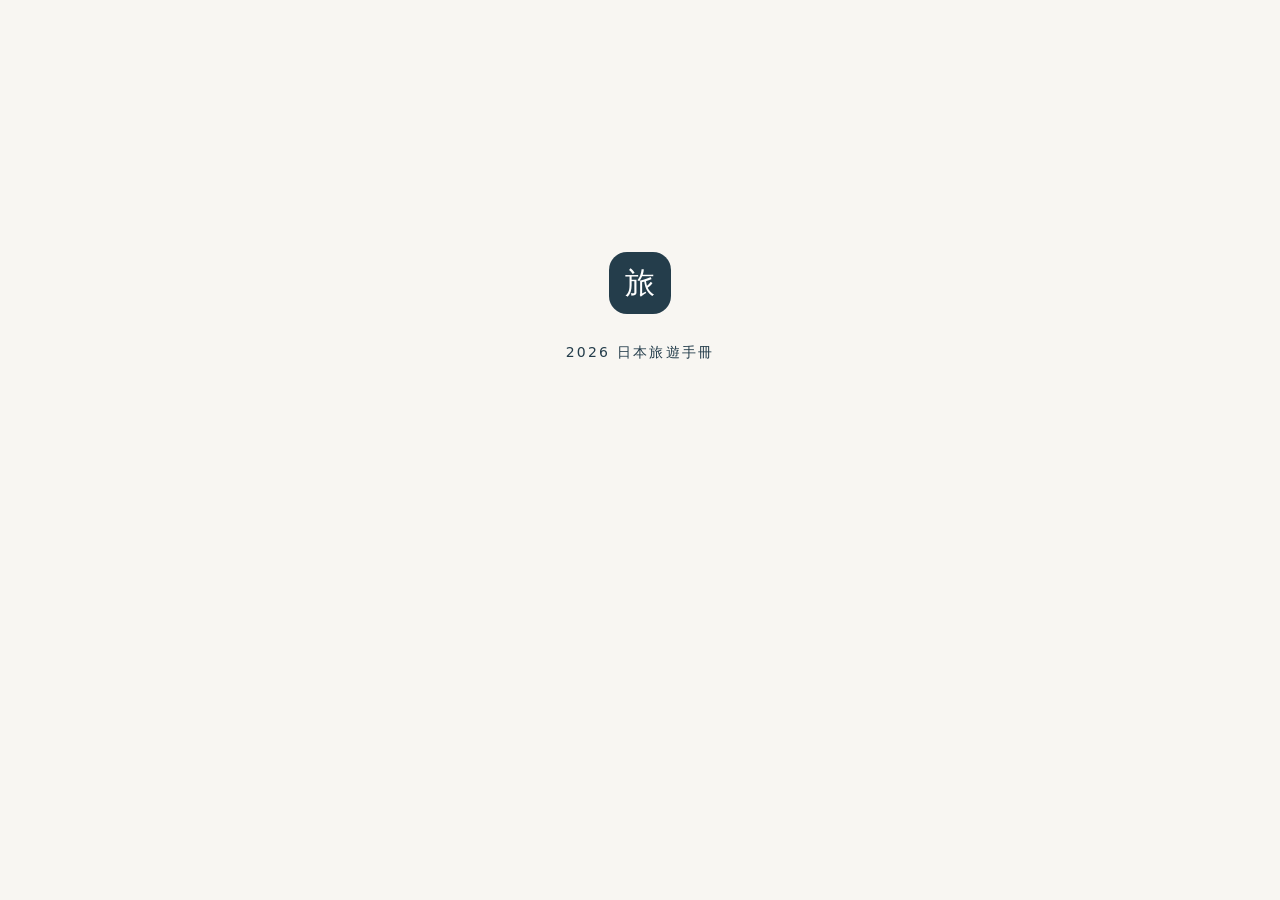
==== refresh.html @ cb011ed5 "Simplify one-tap navigation on itinerary vs full transport toolbox: refresh.html" ====
<!doctype html>
<html lang="zh-Hant">
<head>
<meta charset="utf-8"/>
<meta name="viewport" content="width=device-width, initial-scale=1, viewport-fit=cover"/>
<meta name="theme-color" content="#243d4b"/>
<title>更新日本旅遊手冊</title>
<style>
  :root{font-family:system-ui,-apple-system,"Noto Sans TC","PingFang TC","Microsoft JhengHei",sans-serif;color:#253f46;background:#f9f5ef}
  *{box-sizing:border-box}
  body{margin:0;min-height:100vh;display:flex;align-items:center;justify-content:center;padding:22px}
  main{width:min(440px,100%);padding:30px 24px;background:white;border:1px solid #e8e3d9;border-radius:22px;box-shadow:0 15px 45px #23363d12;text-align:center}
  .mark{display:grid;place-items:center;width:62px;height:62px;margin:auto auto 14px;border-radius:19px;background:#153c47;color:white;font-size:27px}
  h1{font-size:24px;line-height:1.4;margin:0 0 12px}
  p{font-size:16px;line-height:1.8;color:#546b6d;margin:0 0 22px}
  .btn{border:0;background:#bd5f4e;color:#fff;border-radius:12px;display:block;width:100%;padding:15px 16px;font-size:17px;font-weight:750;text-decoration:none}
  .info{margin:15px 0 0;color:#75847f;font-size:13px;line-height:1.65}
</style>
</head>
<body>
<main>
  <div class="mark" aria-hidden="true">旅</div>
  <h1>更新日本旅遊手冊</h1>
  <p id="status" role="status" aria-live="polite">正在檢查舊版快取，準備打開最新行程……</p>
  <a class="btn" id="open-new" href="./?fresh=20261024-16">開啟最新版旅遊手冊</a>
  <div class="info">僅整理這個旅遊專案的離線快取；不清除其他 GitHub 網站資料，也不刪除你的方案選擇。</div>
</main>
<script>
(async function(){
  var status=document.getElementById('status');
  var open=document.getElementById('open-new');
  var target=new URL('./',location.href);
  var qs=new URLSearchParams(location.search);
  target.searchParams.set('fresh','20261024-16');
  ['day','view','plan1','plan2'].forEach(function(key){
    var v=qs.get(key); if(v)target.searchParams.set(key,v);
  });
  open.href=target.href;
  var errors=0;
  try {
    if('serviceWorker' in navigator) {
      var regs=await navigator.serviceWorker.getRegistrations();
      var expected=new URL('./',location.href).href;
      var ours=regs.filter(function(r){return r.scope===expected;});
      var removed=await Promise.allSettled(ours.map(function(r){return r.unregister();}));
      errors+=removed.filter(function(x){return x.status==='rejected';}).length;
    }
  } catch(e){errors++;}
  try {
    if('caches' in window) {
      var keys=await caches.keys();
      var ours=keys.filter(function(k){return k.indexOf('japan-trip-2026-')===0;});
      var removed=await Promise.allSettled(ours.map(function(k){return caches.delete(k);}));
      errors+=removed.filter(function(x){return x.status==='rejected';}).length;
    }
  } catch(e){errors++;}
  status.textContent=errors
    ? '已嘗試更新。若 LINE 的瀏覽器有限制，請按下方按鈕開啟新版。'
    : '舊版旅遊快取已整理，現在為你開啟最新版。';
  setTimeout(function(){location.replace(target.href);},650);
})();
</script>
</body>
</html>
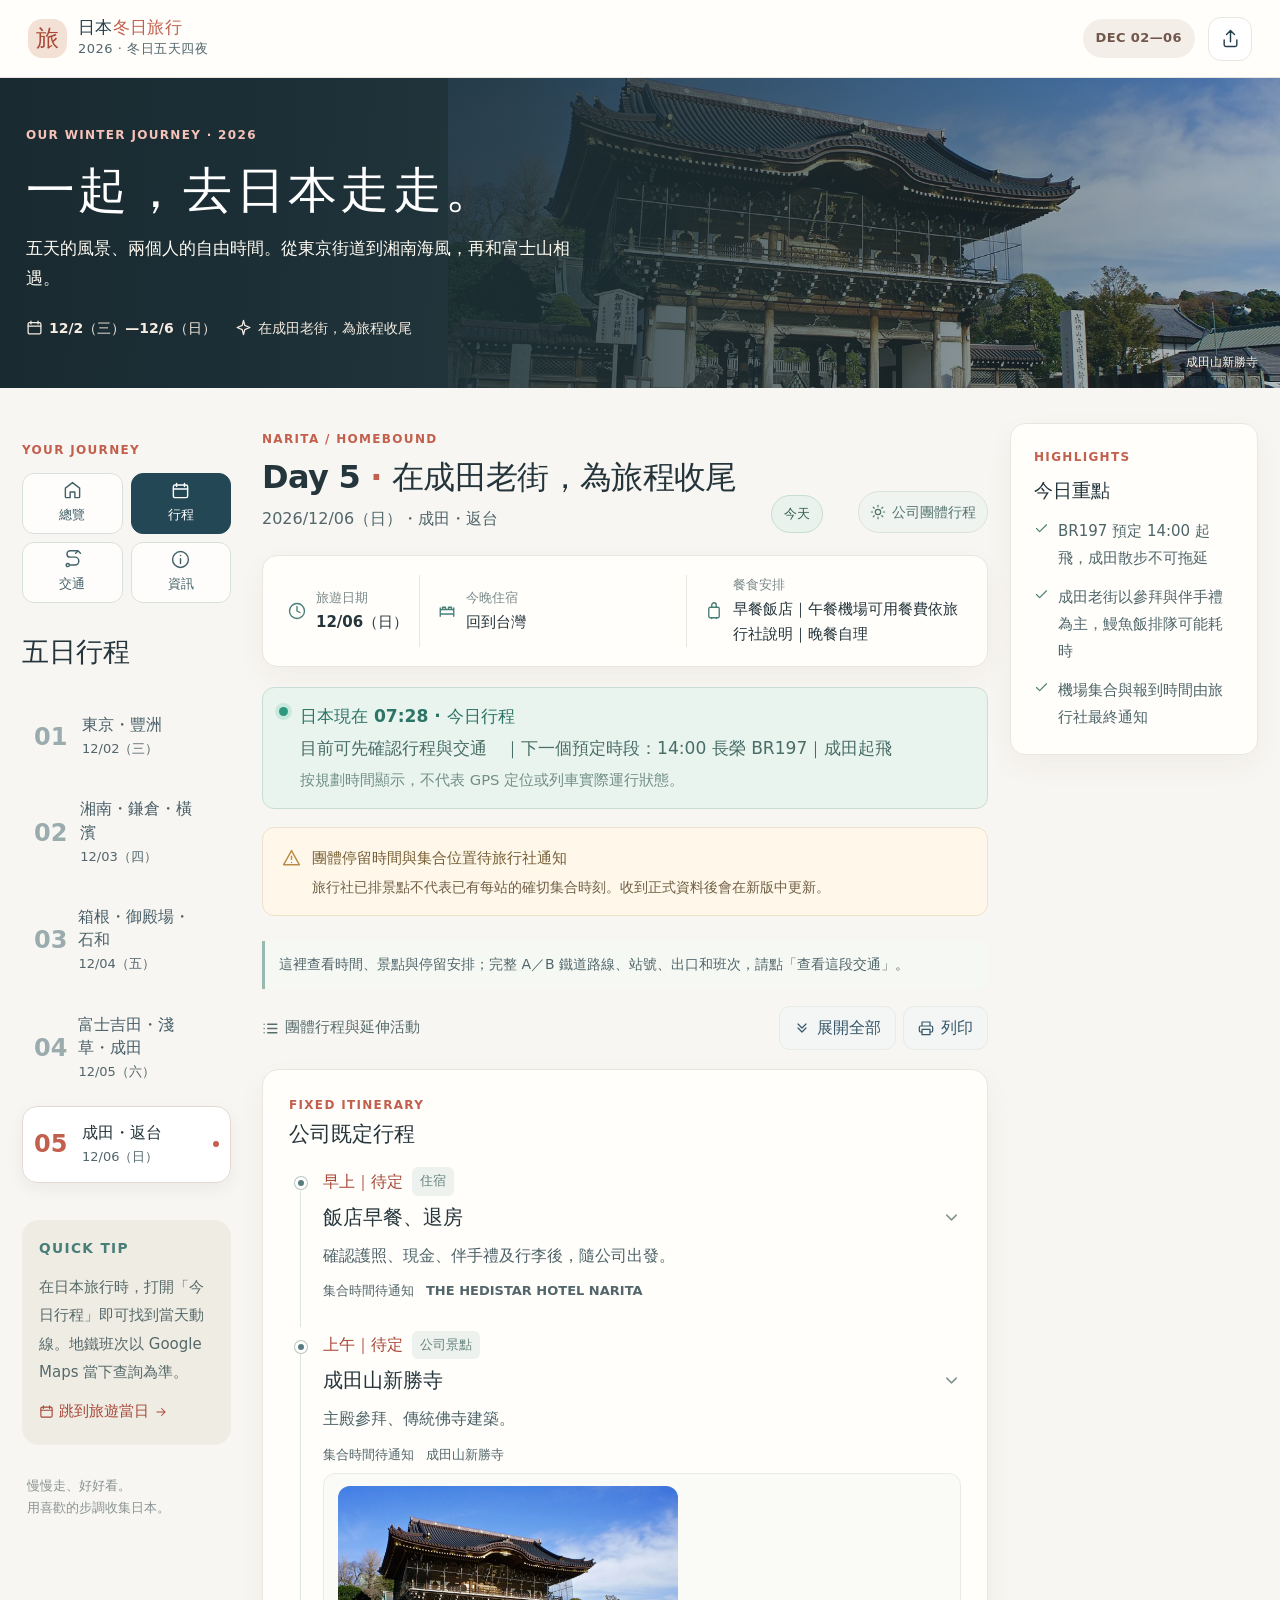
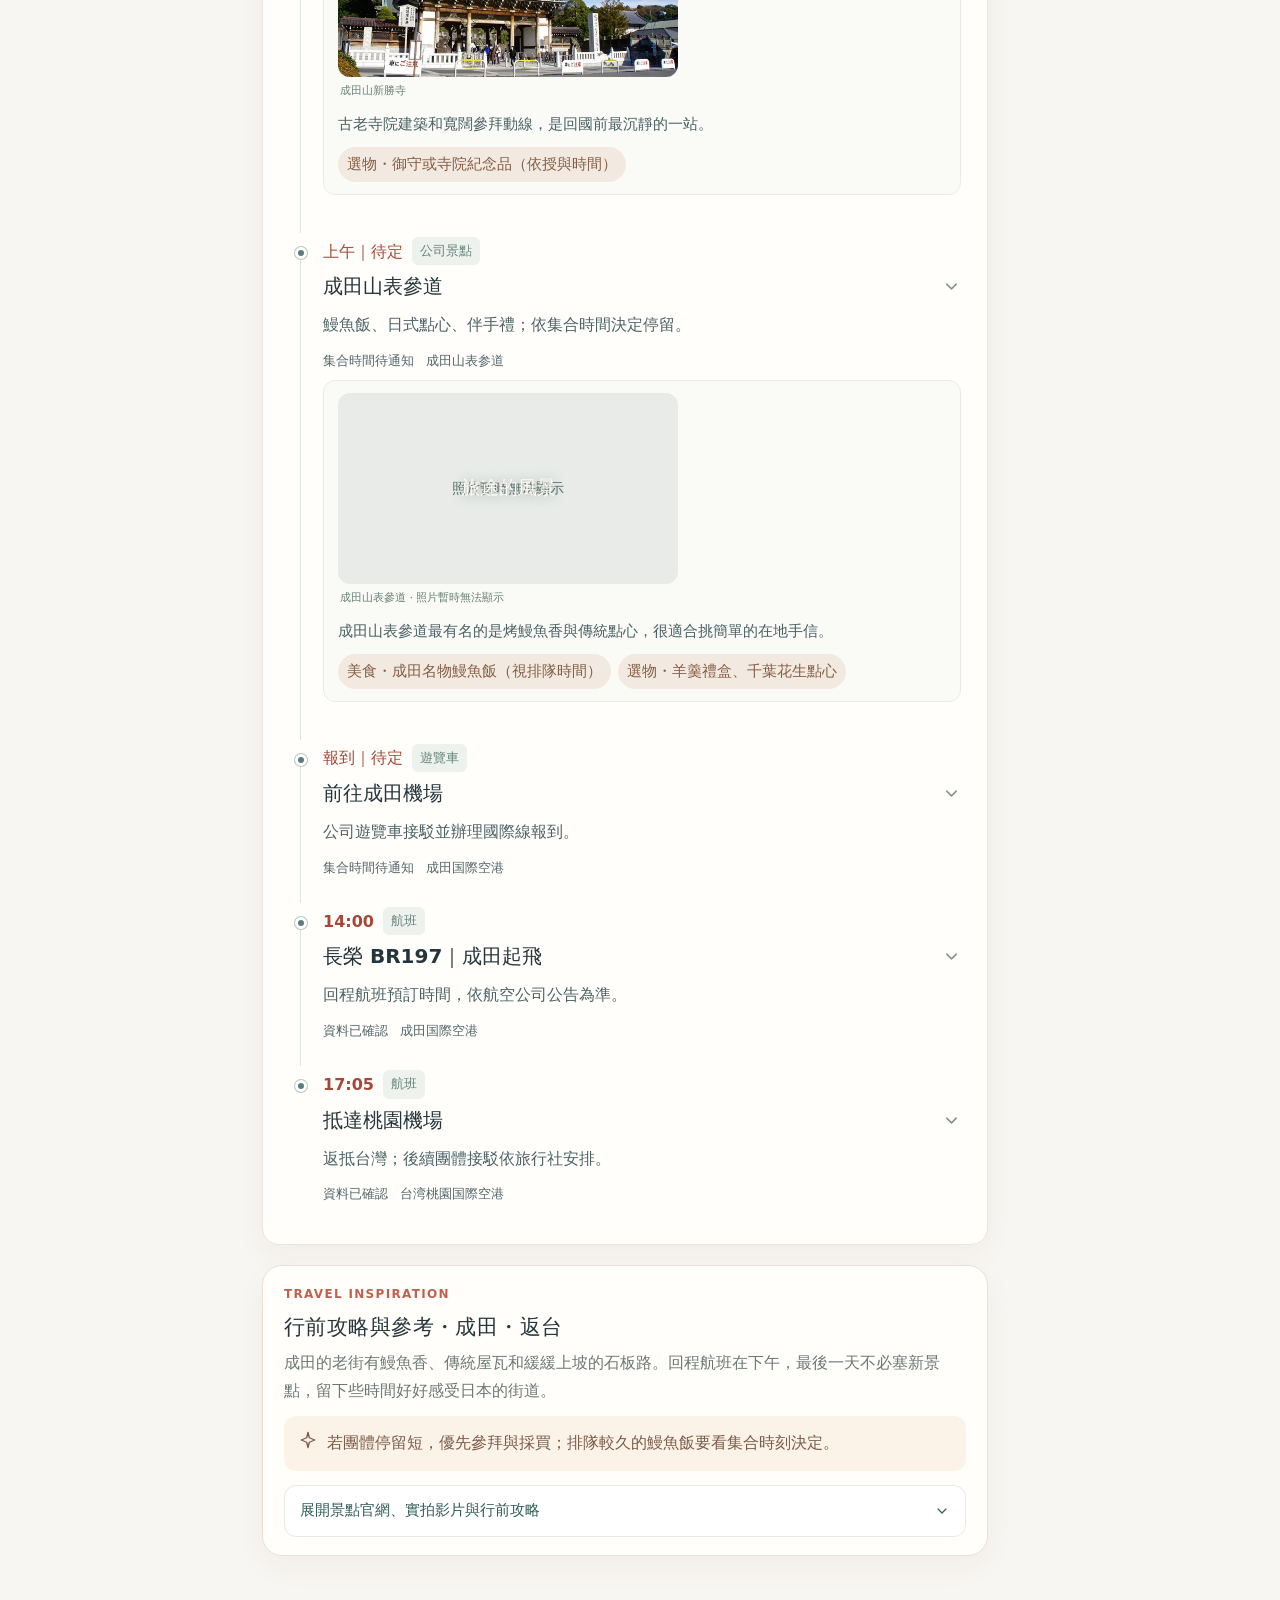
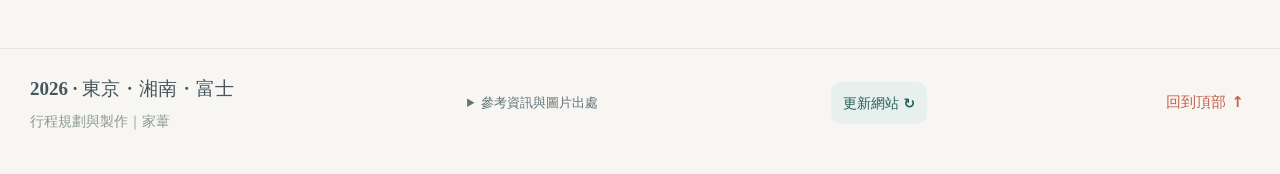
==== commit 2cf32d25: "Make LINE OG image release-specific and preserve fresh share previews: refresh.html" ====
--- a/refresh.html
+++ b/refresh.html
@@ -22,7 +22,7 @@
   <div class="mark" aria-hidden="true">旅</div>
   <h1>更新日本旅遊手冊</h1>
   <p id="status" role="status" aria-live="polite">正在檢查舊版快取，準備打開最新行程……</p>
-  <a class="btn" id="open-new" href="./?fresh=20261024-16">開啟最新版旅遊手冊</a>
+  <a class="btn" id="open-new" href="./?fresh=20261024-17">開啟最新版旅遊手冊</a>
   <div class="info">僅整理這個旅遊專案的離線快取；不清除其他 GitHub 網站資料，也不刪除你的方案選擇。</div>
 </main>
 <script>
@@ -31,7 +31,7 @@
   var open=document.getElementById('open-new');
   var target=new URL('./',location.href);
   var qs=new URLSearchParams(location.search);
-  target.searchParams.set('fresh','20261024-16');
+  target.searchParams.set('fresh','20261024-17');
   ['day','view','plan1','plan2'].forEach(function(key){
     var v=qs.get(key); if(v)target.searchParams.set(key,v);
   });
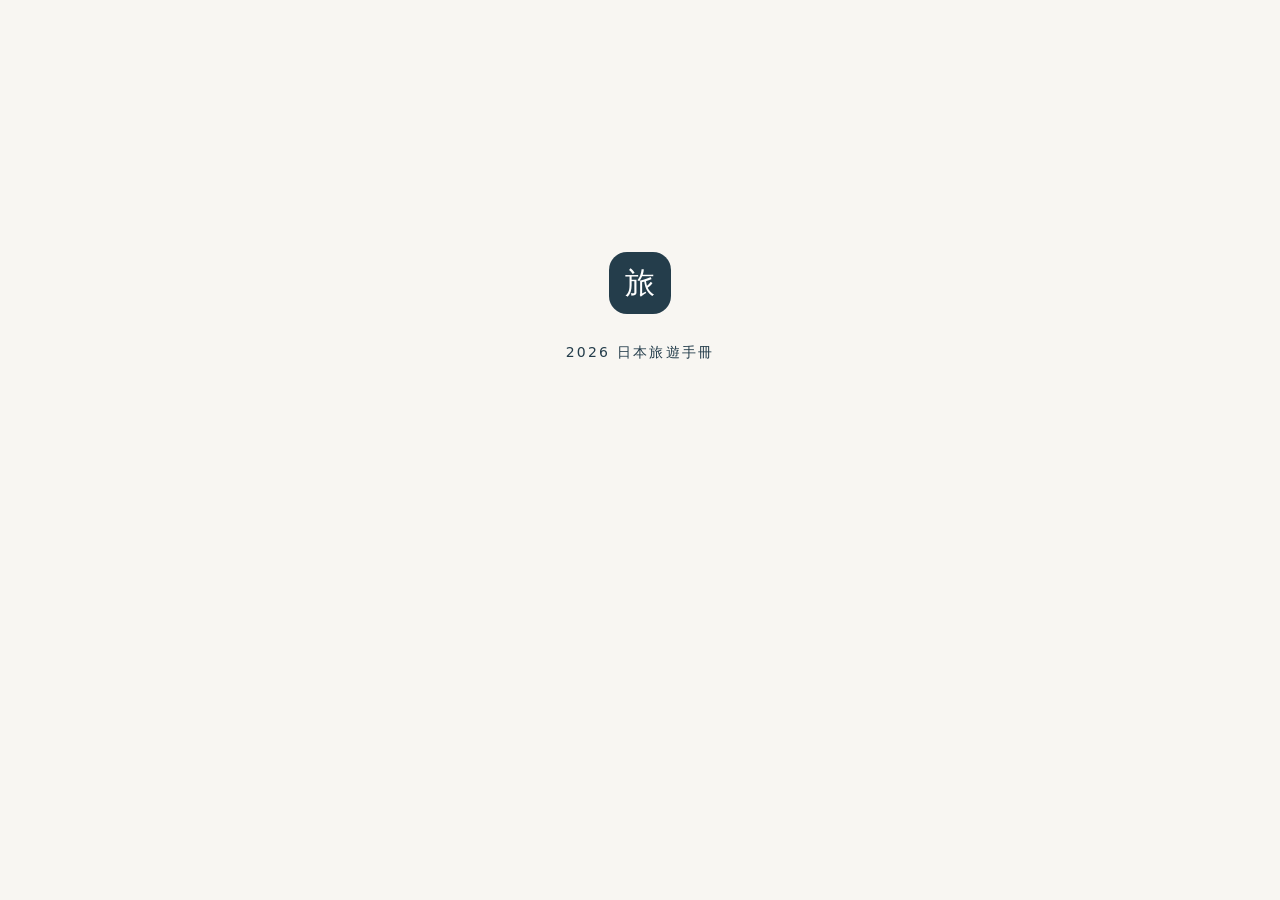
==== commit 3517bd24: "Fix rail map discoverability and laptop/mobile layout: refresh.html" ====
--- a/refresh.html
+++ b/refresh.html
@@ -22,7 +22,7 @@
   <div class="mark" aria-hidden="true">旅</div>
   <h1>更新日本旅遊手冊</h1>
   <p id="status" role="status" aria-live="polite">正在檢查舊版快取，準備打開最新行程……</p>
-  <a class="btn" id="open-new" href="./?fresh=20261024-17">開啟最新版旅遊手冊</a>
+  <a class="btn" id="open-new" href="./?fresh=20261024-19">開啟最新版旅遊手冊</a>
   <div class="info">僅整理這個旅遊專案的離線快取；不清除其他 GitHub 網站資料，也不刪除你的方案選擇。</div>
 </main>
 <script>
@@ -31,7 +31,7 @@
   var open=document.getElementById('open-new');
   var target=new URL('./',location.href);
   var qs=new URLSearchParams(location.search);
-  target.searchParams.set('fresh','20261024-17');
+  target.searchParams.set('fresh','20261024-19');
   ['day','view','plan1','plan2'].forEach(function(key){
     var v=qs.get(key); if(v)target.searchParams.set(key,v);
   });
